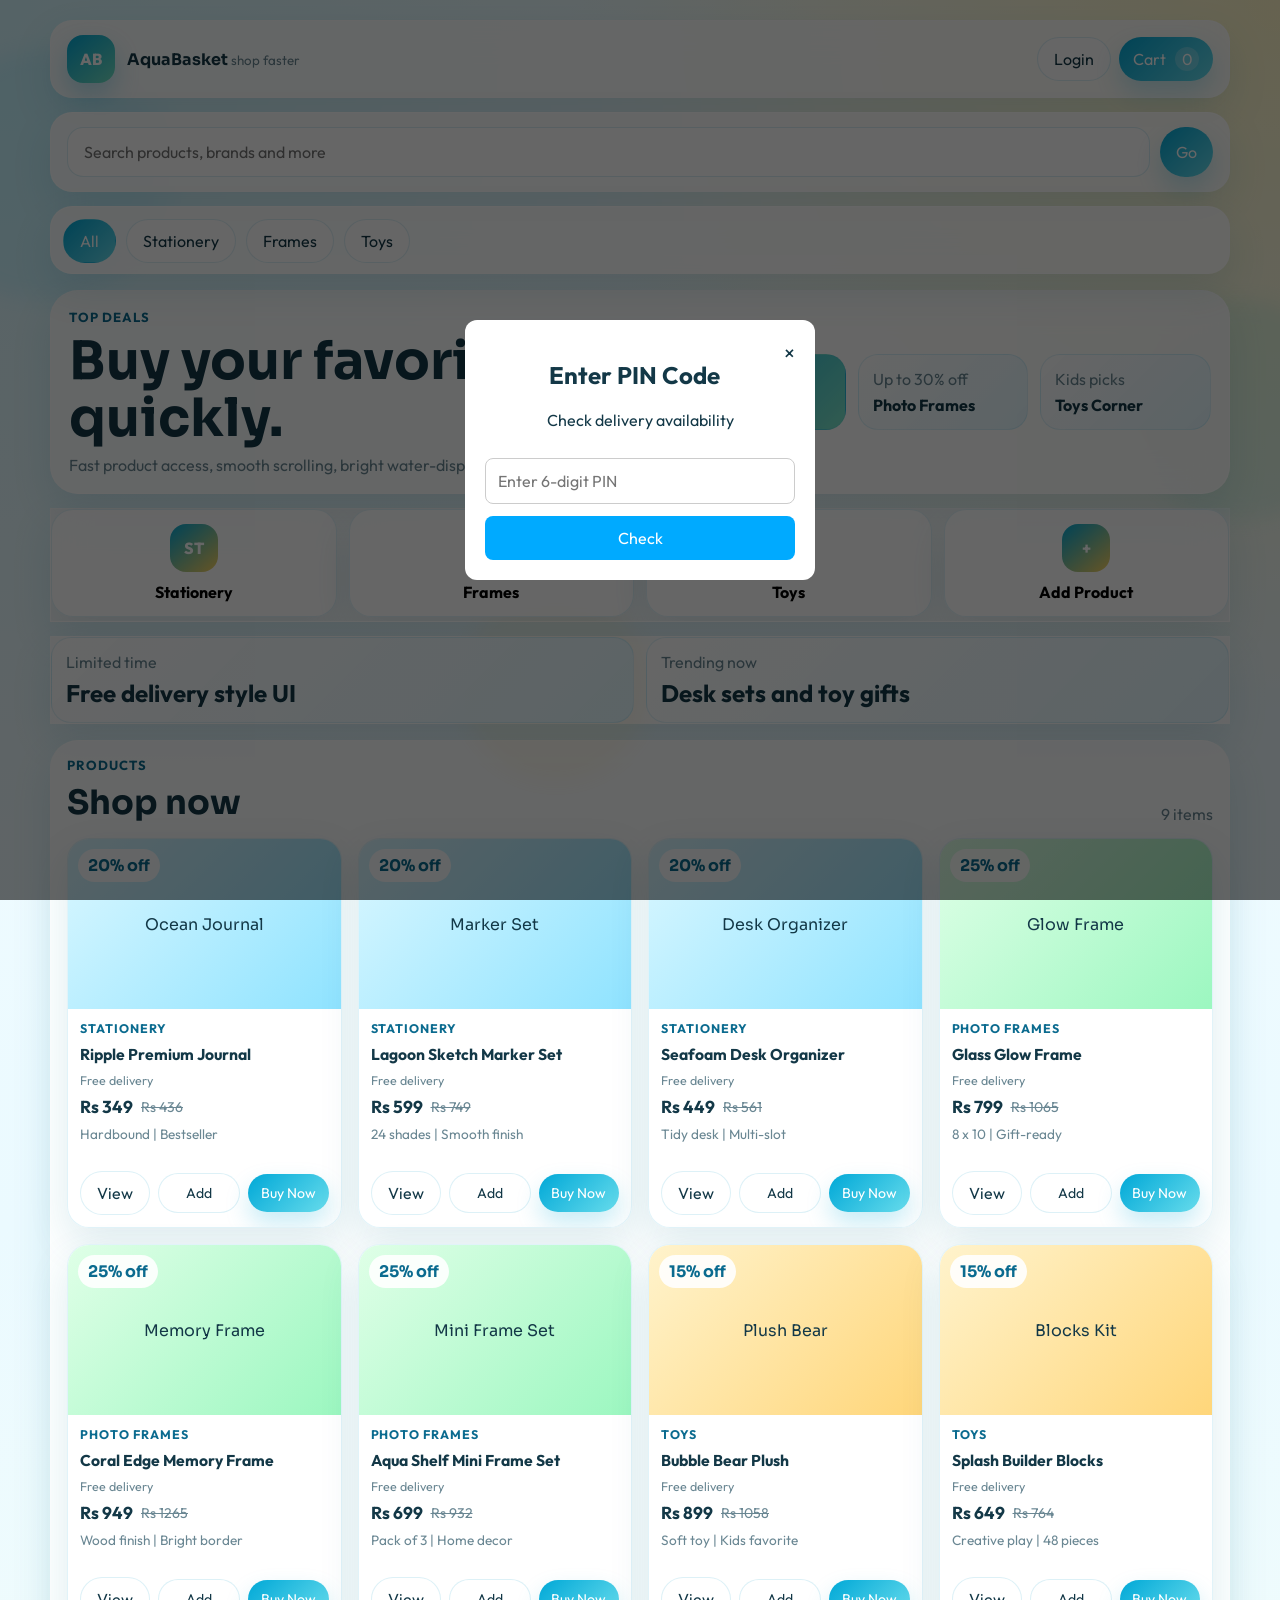
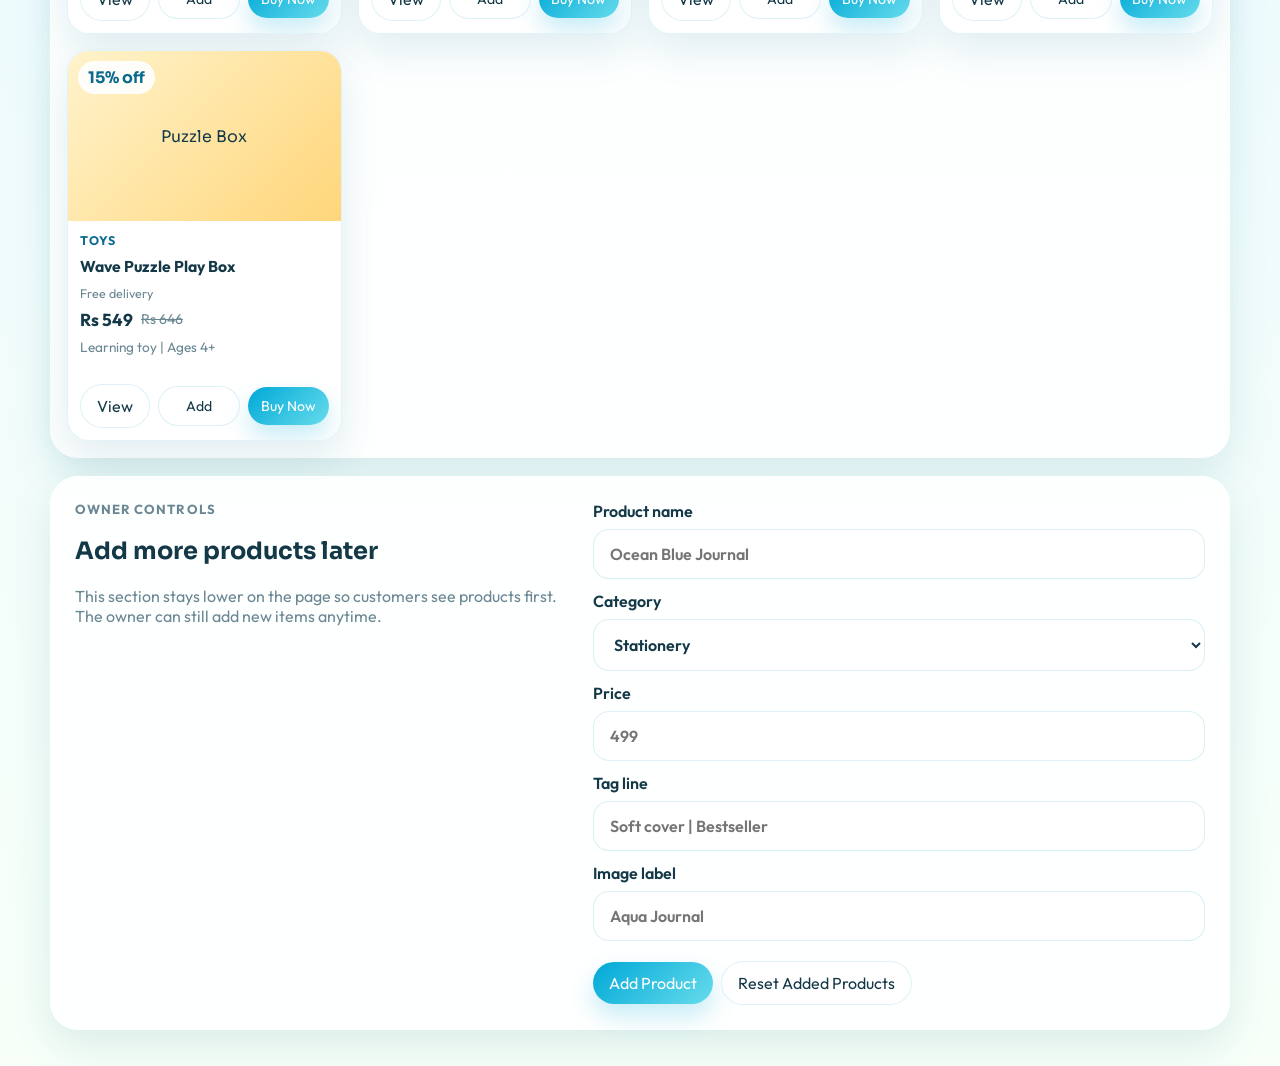
==== index.html @ 2e915c35 "Add files via upload" ====
<!DOCTYPE html>
<html lang="en">
  <head>
    <meta charset="UTF-8" />
    <meta name="viewport" content="width=device-width, initial-scale=1.0" />
    <title>AquaBasket | Mobile Shopping Store</title>
    <meta
      name="description"
      content="Mobile-first frontend shopping website for stationery, photo frames, and toys."
    />
    <link rel="preconnect" href="https://fonts.googleapis.com" />
    <link rel="preconnect" href="https://fonts.gstatic.com" crossorigin />
    <link
      href="https://fonts.googleapis.com/css2?family=Outfit:wght@400;500;600;700;800&family=Sora:wght@600;700;800&display=swap"
      rel="stylesheet"
    />
    <link rel="stylesheet" href="styles.css" />
  </head>
  <script>
// Show popup only first time
window.onload = function () {
  if (!localStorage.getItem("userPin")) {
    document.getElementById("pinPopup").style.display = "flex";
  }
};

function closePopup() {
  document.getElementById("pinPopup").style.display = "none";
}

function submitPin() {
  let pin = document.getElementById("pinInput").value;

  if (pin.length === 6 && !isNaN(pin)) {
    localStorage.setItem("userPin", pin);
    alert("Delivery available for PIN: " + pin + " ✅");
    closePopup();
  } else {
    alert("Enter valid 6-digit PIN ❌");
  }
}
</script>
  <body data-page="home">
    <!-- PIN CODE POPUP -->
<div class="overlay" id="pinPopup">
  <div class="popup-box">
    <span class="close-btn" onclick="closePopup()">×</span>
    <h2>Enter PIN Code</h2>
    <p>Check delivery availability</p>

    <input type="text" id="pinInput" placeholder="Enter 6-digit PIN" />

    <button onclick="submitPin()">Check</button>
  </div>
</div>
    <div class="page-shell">
      <div class="water water-a"></div>
      <div class="water water-b"></div>
      <div class="water water-c"></div>

      <header class="site-header">
        <div class="mobile-header">
          <a class="brand compact" href="index.html">
            <span class="brand-mark">AB</span>
            <span>
              <strong>AquaBasket</strong>
              <small>shop faster</small>
            </span>
          </a>

          <div class="header-actions">
            <a class="auth-mini" href="login.html">Login</a>
            <button class="cart-pill compact" id="cartButton" type="button">
              Cart
              <span id="cartCount">0</span>
            </button>
          </div>
        </div>


        <div class="search-row">
          <div class="search-panel mobile-search">
            <input
              id="searchInput"
              type="search"
              placeholder="Search products, brands and more"
              aria-label="Search products"
            />
            <button class="primary-btn icon-search" id="searchBtn" type="button">Go</button>
          </div>
        </div>

        <nav class="category-nav mobile-cats" aria-label="Shop categories">
          <button class="category-chip active" data-filter="all" type="button">All</button>
          <button class="category-chip" data-filter="stationery" type="button">Stationery</button>
          <button class="category-chip" data-filter="photo frames" type="button">Frames</button>
          <button class="category-chip" data-filter="toys" type="button">Toys</button>
        </nav>
      </header>

      <main>
        <section class="mobile-hero glass-card">
          <div class="deal-copy">
            <p class="eyebrow">Top deals</p>
            <h1>Buy your favorites quickly.</h1>
            <p class="hero-text">Fast product access, smooth scrolling, bright water-display look.</p>
          </div>
          <div class="deal-strip">
            <article class="deal-card highlight">
              <span>From Rs 199</span>
              <strong>Stationery Sale</strong>
            </article>
            <article class="deal-card">
              <span>Up to 30% off</span>
              <strong>Photo Frames</strong>
            </article>
            <article class="deal-card">
              <span>Kids picks</span>
              <strong>Toys Corner</strong>
            </article>
          </div>
        </section>

        <section class="icon-row" aria-label="Shop shortcuts">
          <button class="shortcut-card" data-shortcut-filter="stationery" type="button">
            <span class="shortcut-icon">ST</span>
            <strong>Stationery</strong>
          </button>
          <button class="shortcut-card" data-shortcut-filter="photo frames" type="button">
            <span class="shortcut-icon">PF</span>
            <strong>Frames</strong>
          </button>
          <button class="shortcut-card" data-shortcut-filter="toys" type="button">
            <span class="shortcut-icon">TY</span>
            <strong>Toys</strong>
          </button>
          <button class="shortcut-card owner-launch" id="openOwnerPanel" type="button">
            <span class="shortcut-icon">+</span>
            <strong>Add Product</strong>
          </button>
        </section>

        <section class="mini-banner-row">
          <article class="mini-banner">
            <p>Limited time</p>
            <h2>Free delivery style UI</h2>
          </article>
          <article class="mini-banner">
            <p>Trending now</p>
            <h2>Desk sets and toy gifts</h2>
          </article>
        </section>

        <section class="products-section">
          <div class="products-toolbar mobile-toolbar">
            <div>
              <p class="eyebrow">Products</p>
              <h2 id="products">Shop now</h2>
            </div>
            <p id="resultsText">Showing all products</p>
          </div>
          <div class="product-grid" id="productGrid"></div>
        </section>

        <section class="owner-section glass-card" id="owner">
          <div class="owner-copy">
            <p class="eyebrow">Owner controls</p>
            <h2>Add more products later</h2>
            <p>
              This section stays lower on the page so customers see products first. The owner can still
              add new items anytime.
            </p>
          </div>

          <form class="owner-form" id="ownerForm">
            <label>
              Product name
              <input id="productName" name="name" type="text" placeholder="Ocean Blue Journal" required />
            </label>
            <label>
              Category
              <select id="productCategory" name="category" required>
                <option value="stationery">Stationery</option>
                <option value="photo frames">Photo Frames</option>
                <option value="toys">Toys</option>
              </select>
            </label>
            <label>
              Price
              <input id="productPrice" name="price" type="number" min="1" step="1" placeholder="499" required />
            </label>
            <label>
              Tag line
              <input id="productTag" name="tag" type="text" placeholder="Soft cover | Bestseller" required />
            </label>
            <label>
              Image label
              <input id="productImage" name="image" type="text" placeholder="Aqua Journal" required />
            </label>
            <div class="owner-actions">
              <button class="primary-btn owner-submit" type="submit">Add Product</button>
              <button class="secondary-btn small" id="resetProducts" type="button">Reset Added Products</button>
            </div>
          </form>
        </section>
      </main>
    </div>

    <div class="drawer-backdrop hidden" id="drawerBackdrop"></div>

    <aside class="cart-drawer" id="cartDrawer" aria-label="Shopping cart">
      <div class="drawer-head">
        <h3>Your cart</h3>
        <button class="icon-btn" id="closeCart" type="button">X</button>
      </div>
      <div id="cartItems" class="drawer-items"></div>
      <div class="drawer-foot">
        <p>Total: <strong id="cartTotal">Rs 0</strong></p>
        <button class="primary-btn wide" type="button">Checkout</button>
      </div>
    </aside>

    <div class="product-modal-backdrop hidden" id="productModalBackdrop"></div>

    <section class="product-modal hidden" id="productModal" aria-label="Product details">
      <div class="product-modal-head">
        <p class="eyebrow">Product details</p>
        <button class="icon-btn" id="closeProductModal" type="button">X</button>
      </div>

      <div class="product-modal-body">
        <div class="product-modal-hero" id="modalProductImage"></div>
        <div class="product-modal-copy">
          <p class="product-category" id="modalProductCategory"></p>
          <h2 id="modalProductName"></h2>
          <p class="product-tag" id="modalProductTag"></p>
          <div class="price-row modal-price-row">
            <strong id="modalProductPrice"></strong>
            <span class="strike" id="modalProductOldPrice"></span>
            <span class="modal-discount" id="modalProductDiscount"></span>
          </div>
          <p class="modal-delivery">Free delivery | Bright picks for everyday shopping</p>
          <div class="product-actions">
            <button class="secondary-btn" id="modalAddToCart" type="button">Add to Cart</button>
            <button class="primary-btn" id="modalBuyNow" type="button">Buy Now</button>
          </div>
        </div>
      </div>

      <div class="related-section">
        <div class="related-head">
          <h3>Related products</h3>
          <p>Similar picks like JioMart browsing</p>
        </div>
        <div class="related-grid" id="relatedProducts"></div>
      </div>
    </section>

    <nav class="bottom-nav" aria-label="Bottom navigation">
      <a href="#products" class="bottom-link active">Home</a>
      <button class="bottom-link" data-shortcut-filter="all" type="button">Categories</button>
      <button class="bottom-link" id="mobileCartButton" type="button">Cart</button>
      <a href="login.html" class="bottom-link">Account</a>
    </nav>

    <script src="products.js"></script>
    <script src="script.js"></script>
  </body>
</html>
---- styles.css ----
:root {
  --bg: #eefbff;
  --panel: rgba(255, 255, 255, 0.88);
  --line: rgba(68, 180, 214, 0.16);
  --text: #133847;
  --muted: #6a8793;
  --primary: #00a8d7;
  --primary-dark: #0b6b8f;
  --accent: #72e2c4;
  --warm: #ffd55d;
  --shadow: 0 16px 40px rgba(18, 104, 130, 0.12);
  --radius-xl: 28px;
  --radius-lg: 22px;
  --radius-md: 16px;
}

* {
  box-sizing: border-box;
}

html {
  scroll-behavior: smooth;
}

body {
  margin: 0;
  font-family: "Outfit", sans-serif;
  color: var(--text);
  background:
    radial-gradient(circle at top left, #d5f8ff 0, transparent 28%),
    radial-gradient(circle at top right, #fff7c8 0, transparent 24%),
    linear-gradient(180deg, #f4fdff 0%, #ebfaff 46%, #f7fff8 100%);
  min-height: 100vh;
  overflow-x: hidden;
}

body.no-scroll {
  overflow: hidden;
}

a {
  color: inherit;
  text-decoration: none;
}

button,
input,
select {
  font: inherit;
}

.page-shell,
.auth-shell {
  position: relative;
  min-height: 100vh;
  padding: 14px 14px 96px;
}

.water {
  position: fixed;
  border-radius: 999px;
  filter: blur(10px);
  opacity: 0.45;
  pointer-events: none;
  animation: floatWave 11s ease-in-out infinite;
}

.water-a {
  width: 250px;
  height: 250px;
  top: 50px;
  left: -80px;
  background: rgba(82, 222, 255, 0.28);
}

.water-b {
  width: 220px;
  height: 220px;
  top: 300px;
  right: -70px;
  background: rgba(114, 226, 196, 0.32);
  animation-delay: -4s;
}

.water-c {
  width: 190px;
  height: 190px;
  bottom: 120px;
  left: 36%;
  background: rgba(255, 213, 93, 0.18);
  animation-delay: -7s;
}

.glass-card,
.auth-card,
.cart-drawer,
.site-header,
.mobile-hero,
.shortcut-card,
.mini-banner,
.product-card,
.owner-section {
  backdrop-filter: blur(18px);
  -webkit-backdrop-filter: blur(18px);
}

.site-header,
.mobile-hero,
.icon-row,
.mini-banner-row,
.products-section,
.owner-section {
  max-width: 1180px;
  margin-left: auto;
  margin-right: auto;
}

.site-header {
  position: sticky;
  top: 10px;
  z-index: 20;
  display: grid;
  gap: 12px;
  margin-bottom: 16px;
}

.mobile-header,
.search-row,
.mobile-cats,
.mobile-hero,
.icon-row,
.mini-banner-row,
.products-section,
.owner-section,
.auth-card {
  background: var(--panel);
  border: 1px solid rgba(255, 255, 255, 0.78);
  box-shadow: var(--shadow);
}

.mobile-header,
.search-row,
.mobile-cats {
  border-radius: 22px;
  padding: 12px;
}

.mobile-header {
  display: flex;
  justify-content: space-between;
  gap: 10px;
  align-items: center;
}

.brand {
  display: inline-flex;
  align-items: center;
  gap: 12px;
}

.brand.compact strong,
.products-toolbar h2,
.owner-copy h2,
.auth-card h1,
.mobile-hero h1 {
  font-family: "Sora", sans-serif;
}

.brand-mark {
  width: 48px;
  height: 48px;
  display: grid;
  place-items: center;
  border-radius: 16px;
  background: linear-gradient(140deg, var(--primary), var(--accent));
  color: white;
  font-weight: 800;
  box-shadow: 0 12px 24px rgba(0, 168, 215, 0.26);
}

.brand small,
.auth-copy,
.hero-text,
.mini-banner p,
.deal-card span,
.product-subtext,
.product-tag,
.auth-message,
.owner-copy p,
.search-hint {
  color: var(--muted);
}

.header-actions,
.product-actions,
.owner-actions {
  display: flex;
  gap: 8px;
  align-items: center;
}

.ghost-btn {
  border: 1px solid rgba(88, 184, 212, 0.2);
  background: rgba(255, 255, 255, 0.88);
  color: var(--text);
}

.auth-mini,
.bottom-link,
.category-chip,
.secondary-btn,
.ghost-btn,
.icon-btn {
  border: 1px solid rgba(88, 184, 212, 0.2);
  background: rgba(255, 255, 255, 0.88);
  color: var(--text);
}

.category-chip,
.primary-btn,
.secondary-btn,
.ghost-btn,
.icon-btn,
.cart-pill,
.auth-mini,
.bottom-link {
  border-radius: 999px;
  padding: 11px 16px;
  cursor: pointer;
  transition: transform 0.18s ease, box-shadow 0.18s ease, background 0.18s ease;
}

.primary-btn,
.cart-pill,
.bottom-link.active {
  border: none;
  color: white;
  background: linear-gradient(135deg, var(--primary), #67dcec);
  box-shadow: 0 12px 24px rgba(0, 168, 215, 0.22);
}

.cart-pill.compact {
  padding: 10px 14px;
}

.cart-pill span {
  display: inline-grid;
  place-items: center;
  min-width: 24px;
  min-height: 24px;
  border-radius: 999px;
  background: rgba(255, 255, 255, 0.22);
  margin-left: 6px;
}

.search-panel {
  display: grid;
  grid-template-columns: 1fr auto;
  gap: 10px;
}

.search-panel input,
.owner-form input,
.owner-form select,
.auth-form input {
  width: 100%;
  padding: 14px 16px;
  border-radius: 16px;
  border: 1px solid rgba(88, 184, 212, 0.22);
  background: rgba(255, 255, 255, 0.98);
  color: var(--text);
  outline: none;
}

.search-panel input:focus,
.owner-form input:focus,
.owner-form select:focus,
.auth-form input:focus {
  box-shadow: 0 0 0 4px rgba(0, 168, 215, 0.12);
}

.mobile-cats {
  display: flex;
  gap: 10px;
  overflow-x: auto;
  padding-bottom: 10px;
}

.mobile-cats::-webkit-scrollbar,
.icon-row::-webkit-scrollbar {
  display: none;
}

.category-chip {
  white-space: nowrap;
  flex: 0 0 auto;
}

.category-chip.active {
  background: linear-gradient(135deg, var(--primary), #67dcec);
  color: white;
  border-color: transparent;
}

.mobile-hero {
  border-radius: var(--radius-xl);
  padding: 18px;
  display: grid;
  gap: 16px;
}

.eyebrow {
  margin: 0 0 8px;
  font-size: 0.82rem;
  font-weight: 700;
  letter-spacing: 0.08em;
  text-transform: uppercase;
  color: var(--primary-dark);
}

.mobile-hero h1,
.auth-card h1 {
  margin: 0;
  font-size: clamp(1.8rem, 7vw, 3.3rem);
  line-height: 1.08;
}

.hero-text {
  margin: 8px 0 0;
}

.deal-strip,
.mini-banner-row {
  display: grid;
  gap: 12px;
}

.deal-card,
.mini-banner {
  border-radius: 20px;
  padding: 14px;
  background: linear-gradient(135deg, rgba(255, 255, 255, 0.86), rgba(226, 248, 255, 0.88));
  border: 1px solid var(--line);
}

.deal-card.highlight {
  background: linear-gradient(135deg, rgba(0, 168, 215, 0.94), rgba(114, 226, 196, 0.92));
  color: white;
}

.deal-card span,
.deal-card strong,
.mini-banner p,
.mini-banner h2 {
  display: block;
  margin: 0;
}

.deal-card strong,
.mini-banner h2 {
  margin-top: 6px;
}

.icon-row {
  display: grid;
  grid-auto-flow: column;
  grid-auto-columns: minmax(92px, 1fr);
  gap: 12px;
  overflow-x: auto;
  margin-top: 14px;
  padding-bottom: 4px;
}

.shortcut-card {
  border: 1px solid var(--line);
  background: rgba(255, 255, 255, 0.82);
  border-radius: 22px;
  padding: 14px 10px;
  min-height: 108px;
  display: grid;
  justify-items: center;
  align-content: center;
  gap: 10px;
  text-align: center;
  box-shadow: var(--shadow);
}

.shortcut-icon {
  width: 48px;
  height: 48px;
  display: grid;
  place-items: center;
  border-radius: 16px;
  font-weight: 800;
  color: white;
  background: linear-gradient(140deg, var(--primary), var(--warm));
}

.mini-banner-row {
  margin-top: 14px;
}

.products-section {
  margin-top: 16px;
  padding: 16px;
  border-radius: var(--radius-xl);
}

.products-toolbar {
  display: flex;
  justify-content: space-between;
  gap: 12px;
  align-items: end;
  margin-bottom: 14px;
}

.products-toolbar h2 {
  margin: 0;
  font-size: clamp(1.4rem, 5vw, 2.1rem);
}

.products-toolbar p:last-child {
  margin: 0;
  color: var(--muted);
}

.product-grid {
  display: grid;
  grid-template-columns: repeat(2, minmax(0, 1fr));
  gap: 12px;
}

.product-card {
  display: grid;
  grid-template-rows: auto 1fr;
  background: rgba(255, 255, 255, 0.92);
  border-radius: 22px;
  overflow: hidden;
  border: 1px solid var(--line);
  box-shadow: var(--shadow);
}

.product-image {
  position: relative;
  height: 138px;
  display: grid;
  place-items: center;
  padding: 12px;
}

.product-image span {
  font-family: "Sora", sans-serif;
  font-size: 1rem;
  text-align: center;
}

.product-badge {
  position: absolute;
  top: 10px;
  left: 10px;
  padding: 6px 10px;
  border-radius: 999px;
  background: rgba(255, 255, 255, 0.9);
  font-size: 0.76rem;
  font-weight: 700;
  color: var(--primary-dark);
}

.product-body {
  display: grid;
  align-content: start;
  gap: 8px;
  padding: 12px;
}

.product-category,
.product-subtext {
  margin: 0;
  font-size: 0.78rem;
}

.product-category {
  text-transform: uppercase;
  letter-spacing: 0.08em;
  color: var(--primary-dark);
  font-weight: 700;
}

.product-body h3 {
  margin: 0;
  font-size: 0.98rem;
  line-height: 1.35;
}

.price-row {
  display: flex;
  gap: 8px;
  align-items: center;
  flex-wrap: wrap;
}

.price-row strong {
  font-size: 1.08rem;
}

.strike {
  text-decoration: line-through;
  color: var(--muted);
  font-size: 0.88rem;
}

.product-tag {
  margin: 0;
  min-height: 34px;
  font-size: 0.85rem;
}

.product-actions {
  margin-top: 4px;
}

.product-actions .primary-btn,
.product-actions .secondary-btn {
  flex: 1;
  text-align: center;
  padding: 10px 12px;
  font-size: 0.88rem;
}

.owner-section {
  display: grid;
  gap: 18px;
  border-radius: var(--radius-xl);
  padding: 18px;
  margin-top: 18px;
}

.owner-form,
.auth-form {
  display: grid;
  gap: 12px;
}

.owner-form label,
.auth-form label {
  display: grid;
  gap: 8px;
  font-weight: 600;
}

.owner-actions {
  flex-wrap: wrap;
  margin-top: 8px;
}

.drawer-backdrop {
  position: fixed;
  inset: 0;
  background: rgba(19, 56, 71, 0.28);
  z-index: 29;
}

.hidden {
  display: none;
}

.cart-drawer {
  position: fixed;
  left: 0;
  right: 0;
  bottom: 0;
  z-index: 30;
  background: rgba(255, 255, 255, 0.96);
  border-radius: 28px 28px 0 0;
  padding: 20px;
  min-height: 46vh;
  max-height: 82vh;
  transform: translateY(104%);
  transition: transform 0.28s ease;
  display: flex;
  flex-direction: column;
}

.cart-drawer.open {
  transform: translateY(0);
}

.product-modal-backdrop {
  position: fixed;
  inset: 0;
  background: rgba(19, 56, 71, 0.34);
  z-index: 31;
}

.product-modal {
  position: fixed;
  left: 12px;
  right: 12px;
  top: 50%;
  transform: translateY(-50%);
  z-index: 32;
  background: rgba(255, 255, 255, 0.97);
  border: 1px solid rgba(255, 255, 255, 0.84);
  box-shadow: 0 26px 60px rgba(18, 104, 130, 0.22);
  border-radius: 28px;
  padding: 18px;
  max-height: calc(100vh - 36px);
  overflow: auto;
}

.product-modal-head,
.related-head {
  display: flex;
  justify-content: space-between;
  gap: 12px;
  align-items: center;
}

.product-modal-head p,
.related-head h3,
.related-head p {
  margin: 0;
}

.product-modal-body {
  display: grid;
  gap: 16px;
  margin-top: 8px;
}

.product-modal-hero {
  min-height: 220px;
  border-radius: 24px;
  display: grid;
  place-items: center;
  padding: 20px;
}

.product-modal-hero span {
  font-family: "Sora", sans-serif;
  font-size: 1.35rem;
  text-align: center;
}

.product-modal-copy h2 {
  margin: 0;
  font-family: "Sora", sans-serif;
  font-size: clamp(1.5rem, 5vw, 2.1rem);
}

.modal-price-row {
  margin-top: 12px;
}

.modal-delivery,
.modal-discount,
.related-head p {
  color: var(--muted);
}

.related-section {
  margin-top: 22px;
}

.related-grid {
  display: grid;
  grid-template-columns: repeat(2, minmax(0, 1fr));
  gap: 12px;
  margin-top: 12px;
}

.related-card-btn {
  width: 100%;
  border: 1px solid var(--line);
  background: rgba(244, 253, 255, 0.96);
  border-radius: 20px;
  overflow: hidden;
  padding: 0;
  text-align: left;
  cursor: pointer;
}

.related-image {
  min-height: 110px;
  display: grid;
  place-items: center;
  padding: 14px;
}

.related-image span {
  font-family: "Sora", sans-serif;
  font-size: 0.95rem;
  text-align: center;
}

.related-copy {
  padding: 12px;
}

.related-copy h4 {
  margin: 0;
  font-size: 0.96rem;
}

.related-empty {
  grid-column: 1 / -1;
}

.drawer-head,
.cart-item {
  display: flex;
  justify-content: space-between;
  gap: 12px;
  align-items: center;
}

.drawer-items {
  flex: 1;
  overflow: auto;
  display: grid;
  gap: 12px;
  margin: 18px 0;
}

.cart-item {
  padding: 14px;
  border-radius: 18px;
  background: rgba(232, 249, 255, 0.94);
}

.cart-item h4,
.drawer-foot p {
  margin: 0;
}

.empty-state {
  color: var(--muted);
  text-align: center;
  padding: 20px 0;
}

.bottom-nav {
  position: fixed;
  left: 12px;
  right: 12px;
  bottom: 12px;
  z-index: 25;
  display: grid;
  grid-template-columns: repeat(4, 1fr);
  gap: 8px;
  padding: 8px;
  border-radius: 24px;
  background: rgba(255, 255, 255, 0.92);
  border: 1px solid rgba(255, 255, 255, 0.86);
  box-shadow: 0 18px 32px rgba(18, 104, 130, 0.16);
}

.bottom-link {
  display: inline-flex;
  justify-content: center;
  align-items: center;
  min-height: 46px;
  font-weight: 600;
}

.auth-shell {
  display: grid;
  place-items: center;
}

.auth-card {
  position: relative;
  width: min(520px, 100%);
  z-index: 2;
  border-radius: var(--radius-xl);
  padding: 26px;
}

.back-link,
.auth-switch a {
  color: var(--primary-dark);
  font-weight: 700;
}

.auth-switch {
  color: var(--muted);
  margin-bottom: 0;
}

@keyframes floatWave {
  0%,
  100% {
    transform: translate3d(0, 0, 0);
  }
  50% {
    transform: translate3d(0, -16px, 0);
  }
}

@media (min-width: 720px) {
  .page-shell {
    padding: 20px 20px 36px;
  }

  .deal-strip,
  .mini-banner-row {
    grid-template-columns: repeat(3, minmax(0, 1fr));
  }

  .mini-banner-row {
    grid-template-columns: repeat(2, minmax(0, 1fr));
  }

  .product-grid {
    grid-template-columns: repeat(3, minmax(0, 1fr));
    gap: 16px;
  }

  .owner-section {
    grid-template-columns: 0.9fr 1.1fr;
    padding: 24px;
  }

  .bottom-nav {
    display: none;
  }

  .cart-drawer {
    top: 0;
    left: auto;
    right: 0;
    width: min(420px, 100%);
    height: 100vh;
    min-height: 100vh;
    border-radius: 28px 0 0 28px;
    transform: translateX(104%);
  }

  .cart-drawer.open {
    transform: translateX(0);
  }

  .product-modal {
    left: 50%;
    right: auto;
    width: min(920px, calc(100vw - 40px));
    transform: translate(-50%, -50%);
    padding: 22px;
  }

  .product-modal-body {
    grid-template-columns: 0.9fr 1.1fr;
    align-items: center;
  }

  .related-grid {
    grid-template-columns: repeat(3, minmax(0, 1fr));
  }
}

@media (min-width: 1024px) {
  .site-header {
    gap: 14px;
  }

  .mobile-header,
  .search-row {
    padding: 14px 16px;
  }

  .mobile-hero {
    grid-template-columns: 1.1fr 1fr;
    align-items: center;
  }

  .product-grid {
    grid-template-columns: repeat(4, minmax(0, 1fr));
  }

  .product-image {
    height: 170px;
  }
}

/* PIN POPUP */
.overlay {
  position: fixed;
  top: 0;
  left: 0;
  width: 100%;
  height: 100%;
  background: rgba(0,0,0,0.6);
  display: none;
  align-items: center;
  justify-content: center;
  z-index: 999;
}

.popup-box {
  background: white;
  width: 90%;
  max-width: 350px;
  padding: 20px;
  border-radius: 12px;
  text-align: center;
  animation: slideUp 0.3s ease;
}

.popup-box input {
  width: 100%;
  padding: 12px;
  margin-top: 12px;
  border-radius: 8px;
  border: 1px solid #ccc;
}

.popup-box button {
  width: 100%;
  padding: 12px;
  margin-top: 12px;
  background: #00aaff;
  color: white;
  border: none;
  border-radius: 8px;
  cursor: pointer;
}

.close-btn {
  float: right;
  cursor: pointer;
  font-size: 20px;
}

@keyframes slideUp {
  from { transform: translateY(30px); opacity: 0; }
  to { transform: translateY(0); opacity: 1; }
}
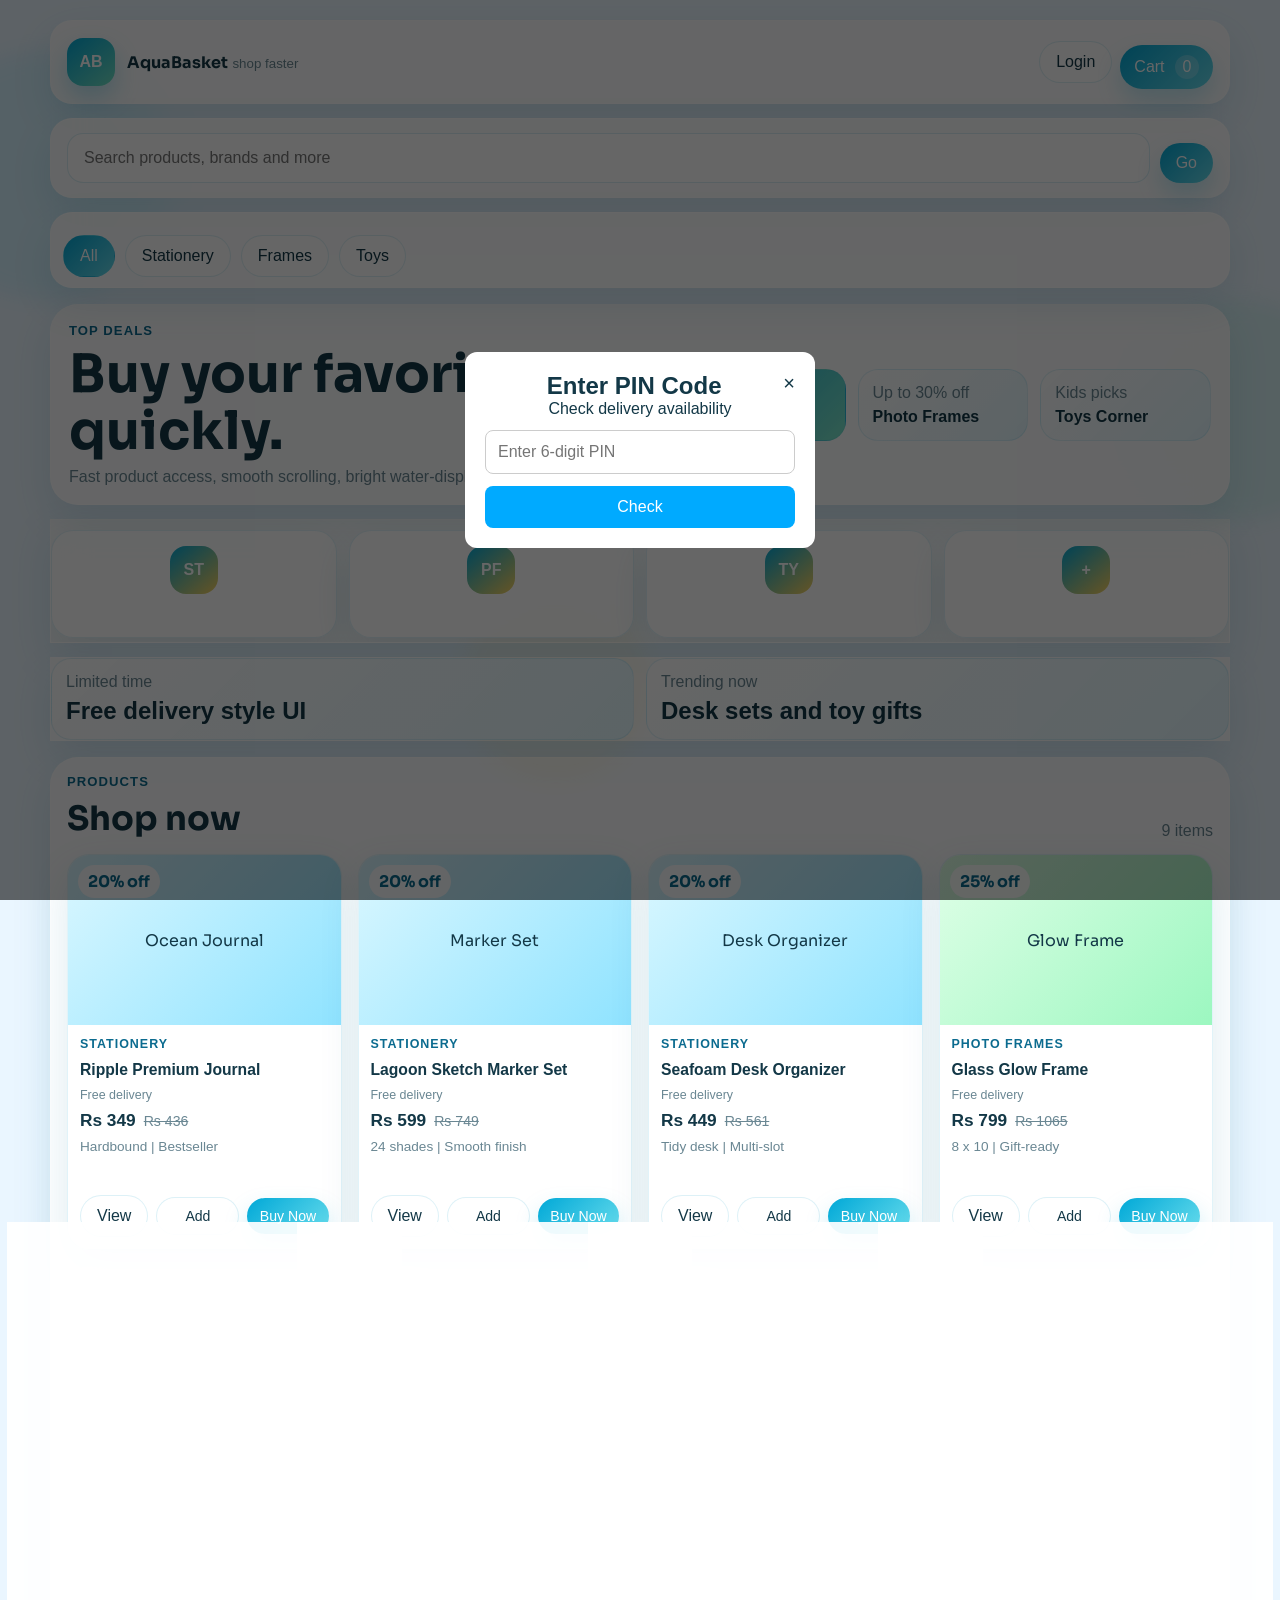
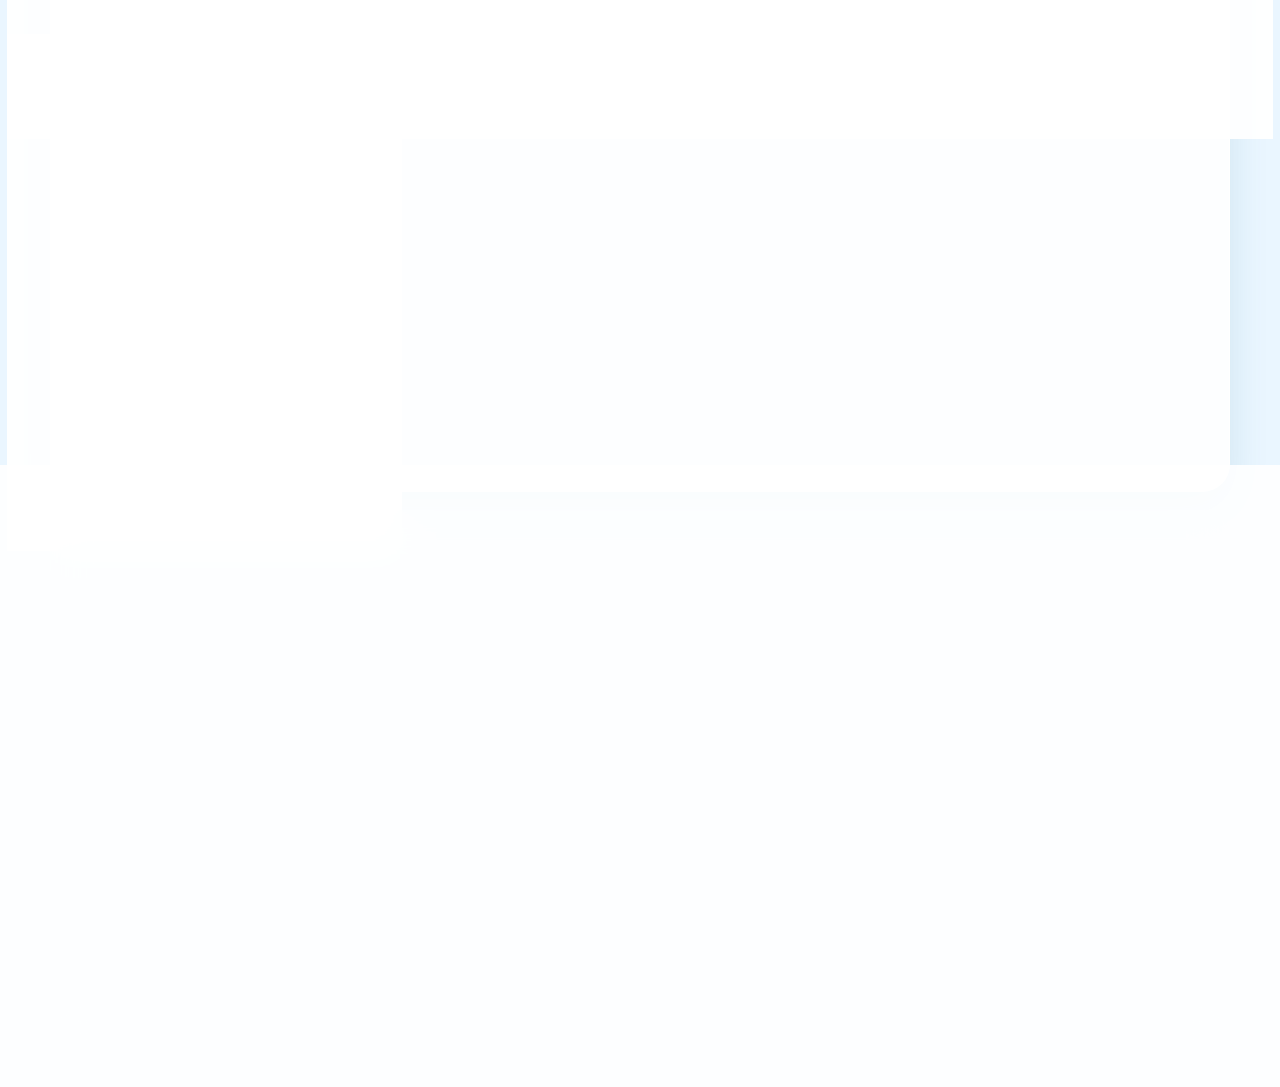
==== commit c7118d22: "add stationery files" ====
--- a/index.html
+++ b/index.html
@@ -76,8 +76,6 @@
             </button>
           </div>
         </div>
-
-
         <div class="search-row">
           <div class="search-panel mobile-search">
             <input
@@ -122,9 +120,9 @@
         </section>
 
         <section class="icon-row" aria-label="Shop shortcuts">
-          <button class="shortcut-card" data-shortcut-filter="stationery" type="button">
-            <span class="shortcut-icon">ST</span>
-            <strong>Stationery</strong>
+          <button class="shortcut-card" onclick="goToStationery()">
+          <span class="shortcut-icon">ST</span>
+          <strong>Stationery</strong>
           </button>
           <button class="shortcut-card" data-shortcut-filter="photo frames" type="button">
             <span class="shortcut-icon">PF</span>
--- a/styles.css
+++ b/styles.css
@@ -934,4 +934,101 @@
 @keyframes slideUp {
   from { transform: translateY(30px); opacity: 0; }
   to { transform: translateY(0); opacity: 1; }
+}
+* {
+  margin: 0;
+  padding: 0;
+  box-sizing: border-box;
+  font-family: sans-serif;
+}
+
+body {
+  background: #eaf6ff;
+}
+
+/* Navbar */
+.navbar {
+  background: #87ceeb;
+  padding: 15px 20px;
+  display: flex;
+  justify-content: space-between;
+  align-items: center;
+}
+
+.navbar h2 {
+  color: white;
+}
+
+.navbar input {
+  padding: 8px 15px;
+  border-radius: 20px;
+  border: none;
+  width: 200px;
+}
+
+/* Container */
+.container {
+  padding: 20px;
+}
+
+/* Product Grid */
+.product {
+  display: grid;
+  grid-template-columns: repeat(auto-fit, minmax(220px, 1fr));
+  gap: 20px;
+}
+
+/* Card */
+.card {
+  background: white;
+  border-radius: 15px;
+  padding: 15px;
+  text-align: center;
+  transition: 0.3s;
+  box-shadow: 0 4px 15px rgba(0,0,0,0.1);
+}
+
+.card:hover {
+  transform: translateY(-5px);
+}
+
+/* Image */
+.card img {
+  width: 100%;
+  height: 150px;
+  object-fit: contain;
+}
+
+/* Title */
+.card h3 {
+  margin: 10px 0;
+}
+
+/* Price */
+.price {
+  color: #0077b6;
+  font-weight: bold;
+}
+
+.price span {
+  text-decoration: line-through;
+  color: gray;
+  font-size: 14px;
+  margin-left: 5px;
+}
+
+/* Button */
+button {
+  margin-top: 10px;
+  padding: 8px 20px;
+  border: none;
+  background: #87ceeb;
+  color: white;
+  border-radius: 20px;
+  cursor: pointer;
+  transition: 0.3s;
+}
+
+button:hover {
+  background: #00b4d8;
 }
